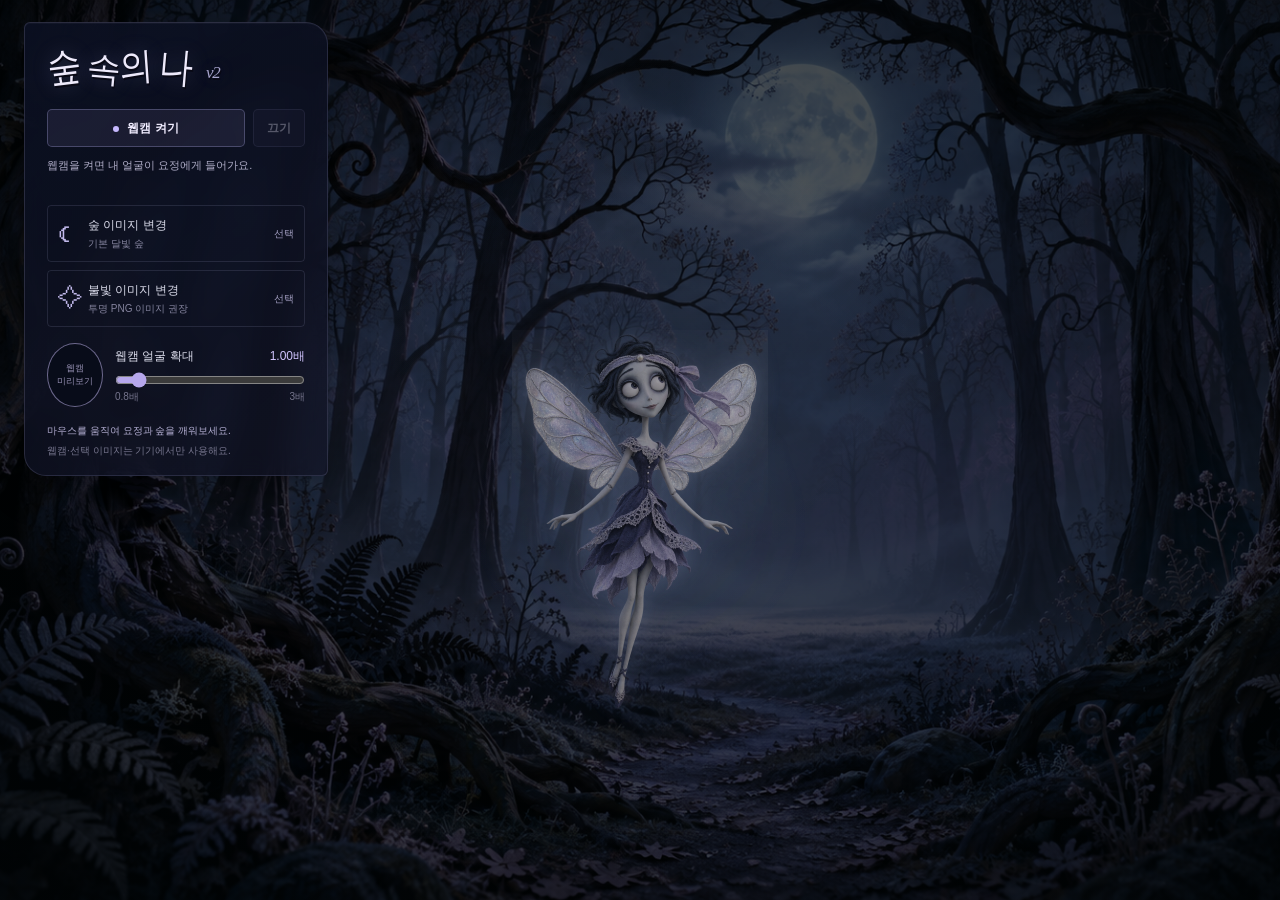
==== practice-01/index.html @ 3ea8d635 "숲과 요정 실습 코드 및 이미지 추가" ====
<!doctype html>
<html lang="ko">
<head>
  <meta charset="utf-8">
  <meta name="viewport" content="width=device-width, initial-scale=1">
  <meta name="theme-color" content="#02090b">
  <meta name="description" content="움직임으로 깨어나고 고요 속으로 잠드는 신비로운 숲">
  <title>숲 속의 나 v2 · 달빛 요정</title>
  <link rel="icon" href="data:,">
  <link rel="stylesheet" href="style.css">
  <script src="webcam.js" defer></script>
  <script src="script.js" defer></script>
</head>
<body>
  <main class="forest" id="forest" data-state="resting" aria-labelledby="title">
    <p class="sr-only">마우스를 움직이면 숲이 밝아지고 날개와 머리띠가 있는 요정이 따라옵니다. 작은 흰 별빛과 반짝이가 흩날립니다. 2초 동안 움직이지 않으면 다시 어두워집니다.</p>
    <div class="landscape" aria-hidden="true"></div>
    <div class="moonlight" aria-hidden="true"></div>
    <div class="vignette" aria-hidden="true"></div>
    <div class="fairy" id="fairy" aria-hidden="true">
      <div class="puppet">
        <img src="fairy.png" width="1024" height="1536" alt="" draggable="false">
        <canvas id="face" width="280" height="300" hidden></canvas>
      </div>
    </div>
    <canvas id="trails" aria-hidden="true"></canvas>
  </main>
  <aside class="control-panel" aria-label="숲과 요정 설정">
    <h1 id="title" class="gothic-title" aria-label="숲 속의 나 v2"><span>숲</span> <span>속</span><span>의</span> <span>나</span> <small>v2</small></h1>
    <div class="camera-buttons">
      <button id="camera-on" type="button"><span class="camera-dot" aria-hidden="true"></span>웹캠 켜기</button>
      <button id="camera-off" type="button" disabled>끄기</button>
    </div>
    <p class="camera-status" id="camera-status" role="status">웹캠을 켜면 내 얼굴이 요정에게 들어가요.</p>
    <div class="file-pickers">
      <label class="file-picker">
        <span class="picker-symbol" aria-hidden="true">☾</span>
        <span><strong>숲 이미지 변경</strong><small id="forest-file-name">기본 달빛 숲</small></span>
        <span class="picker-action">선택</span>
        <input id="forest-file" type="file" accept="image/*" aria-label="숲 이미지 파일 선택">
      </label>
      <label class="file-picker">
        <span class="picker-symbol" aria-hidden="true">✧</span>
        <span><strong>불빛 이미지 변경</strong><small id="light-file-name">투명 PNG 이미지 권장</small></span>
        <span class="picker-action">선택</span>
        <input id="light-file" type="file" accept="image/*" aria-label="불빛 이미지 파일 선택">
      </label>
    </div>
    <div class="face-zoom-row">
      <div class="face-preview-wrap">
        <canvas id="face-preview" width="140" height="150" aria-label="캐릭터에 들어가는 웹캠 얼굴 미리보기"></canvas>
        <span id="preview-placeholder">웹캠<br>미리보기</span>
      </div>
      <div class="zoom-controls">
        <div class="zoom-label"><label for="face-zoom">웹캠 얼굴 확대</label><output id="zoom-value" for="face-zoom">1.00배</output></div>
        <input id="face-zoom" type="range" min="0.8" max="3" step="0.05" value="1" aria-valuetext="1.00배">
        <div class="zoom-limits" aria-hidden="true"><span>0.8배</span><span>3배</span></div>
      </div>
    </div>
    <p id="asset-status" class="asset-status" role="status">마우스를 움직여 요정과 숲을 깨워보세요.</p>
    <p class="privacy-note">웹캠·선택 이미지는 기기에서만 사용해요.</p>
  </aside>
  <video id="camera-video" autoplay muted playsinline hidden></video>
</body>
</html>
---- practice-01/style.css ----
:root {
  color-scheme: dark;
  background: #02090b;
}

* { box-sizing: border-box; }

html, body {
  width: 100%;
  height: 100%;
  margin: 0;
  overflow: hidden;
}

.forest {
  position: relative;
  width: 100%;
  height: 100%;
  height: 100dvh;
  overflow: hidden;
  background: #02090b;
  touch-action: none;
}

.landscape, .moonlight, .vignette, #trails {
  position: absolute;
  inset: 0;
  pointer-events: none;
}

.landscape {
  background: #0a1429 url("forest-moonlit.png") center / cover no-repeat;
  filter: brightness(.38) saturate(.8);
  transition: filter 1.8s ease-in-out;
}

.forest[data-state="awake"] .landscape {
  filter: brightness(1.08) saturate(1.05);
}

.moonlight {
  background: radial-gradient(ellipse at 53% 34%, #b5eee60c, transparent 55%);
  opacity: .1;
  transition: opacity 1.8s ease-in-out;
}

.forest[data-state="awake"] .moonlight { opacity: 1; }

.vignette {
  background: radial-gradient(ellipse at 51% 44%, transparent 20%, #01080b55 74%, #010507bf 110%);
}

#trails {
  display: block;
  width: 100%;
  height: 100%;
}

.fairy {
  position: absolute;
  top: 0;
  left: 0;
  width: clamp(180px, 20vw, 260px);
  aspect-ratio: 2 / 3;
  pointer-events: none;
  will-change: transform;
  opacity: .75;
  filter: brightness(.8) drop-shadow(0 0 12px #bdcfff40);
  transition: opacity 1.8s ease-in-out, filter 1.8s ease-in-out;
}

.fairy::before {
  content: "";
  position: absolute;
  inset: 6% -25%;
  background: radial-gradient(ellipse, #b6cfff16, transparent 65%);
}

.puppet {
  position: relative;
  width: 100%;
  height: 100%;
  animation: hover 3s ease-in-out infinite;
}

.fairy img {
  display: block;
  width: 100%;
  height: 100%;
  object-fit: contain;
  user-select: none;
}

#face {
  position: absolute;
  left: 37.9%;
  top: 10.1%;
  width: 27.1%;
  height: 18.2%;
  transform: rotate(-13deg);
  border-radius: 48% 47% 46% 48%;
  mask-image: radial-gradient(ellipse 50% 50%, #000 78%, transparent 100%);
  filter: saturate(.65) contrast(1.02);
}

.control-panel {
  position: fixed;
  z-index: 5;
  top: 22px;
  left: 24px;
  width: 304px;
  padding: 22px 22px 17px;
  border: 1px solid #b5b4e12b;
  border-radius: 6px 22px 6px 22px;
  background: linear-gradient(145deg, #0b1022e8, #111324b8);
  box-shadow: 0 12px 42px #0004, inset 0 1px #e0ddff09;
  backdrop-filter: blur(14px);
  color: #dcddec;
  font: 12px/1.5 "Segoe UI", "Malgun Gothic", sans-serif;
}

.gothic-title {
  margin: 0 0 20px;
  color: #eeeafb;
  font: 34px/1.3 "Gungsuh", "Batang", serif;
  letter-spacing: -.04em;
  text-shadow: 1px 2px #090915, 0 0 20px #c4c2ff40;
  white-space: nowrap;
}

.gothic-title span { display: inline-block; }
.gothic-title span:nth-child(1) { transform: rotate(-7deg) scaleY(1.16); }
.gothic-title span:nth-child(2) { transform: rotate(5deg) translateY(2px); }
.gothic-title span:nth-child(3) { transform: rotate(-4deg) scaleY(1.1); }
.gothic-title span:nth-child(4) { transform: rotate(5deg) scaleY(1.2); }
.gothic-title small { margin-left: 7px; color: #a8a5cd; font-size: 17px; font-style: italic; }

.camera-buttons { display: flex; gap: 8px; }
.camera-buttons button {
  padding: 9px 13px;
  border: 1px solid #c2bbff45;
  border-radius: 5px;
  background: #c7b9ff16;
  color: #f0ecff;
  font: inherit;
  font-weight: 600;
  cursor: pointer;
}
.camera-buttons button:first-child { flex: 1; }
.camera-buttons button:hover:not(:disabled) { background: #c7b9ff30; }
.camera-buttons button:disabled { opacity: .32; cursor: default; }
.camera-dot { display: inline-block; width: 6px; height: 6px; margin-right: 8px; border-radius: 50%; background: #c7b9ff; }
.camera-status { min-height: 35px; margin: 10px 0 13px; color: #b0aec8; font-size: 11px; }
.file-pickers { display: grid; gap: 8px; }
.file-picker {
  position: relative;
  display: grid;
  grid-template-columns: 22px minmax(0, 1fr) auto;
  align-items: center;
  gap: 8px;
  padding: 10px;
  border: 1px solid #b5b4e123;
  border-radius: 4px;
  cursor: pointer;
}
.file-picker:hover { background: #c7b9ff0d; border-color: #b5b4e150; }
.picker-symbol { color: #c1b9eb; font: 25px/1 Georgia, serif; }
.file-picker strong { display: block; font-size: 12px; font-weight: 500; }
.file-picker small { display: block; margin-top: 2px; overflow: hidden; color: #85849e; font-size: 10px; white-space: nowrap; text-overflow: ellipsis; }
.picker-action { color: #a4a0c3; font-size: 10px; }
.file-picker input { position: absolute; inset: 0; width: 100%; height: 100%; opacity: 0; cursor: pointer; }
.face-zoom-row { display: flex; align-items: center; gap: 12px; margin-top: 16px; }
.face-preview-wrap { position: relative; flex: 0 0 56px; width: 56px; height: 64px; overflow: hidden; border-radius: 50%; border: 1px solid #c8bcf585; background: #080c19; }
#face-preview { display: block; width: 100%; height: 100%; }
#preview-placeholder { position: absolute; inset: 0; display: grid; align-content: center; text-align: center; color: #9690b3; font-size: 9px; line-height: 1.5; pointer-events: none; }
#preview-placeholder[hidden] { display: none; }
.zoom-controls { flex: 1; min-width: 0; }
.zoom-label { display: flex; justify-content: space-between; margin-top: 0; }
#zoom-value { color: #d1c5ff; font-variant-numeric: tabular-nums; }
#face-zoom { display: block; width: 100%; height: 18px; margin: 6px 0 0; accent-color: #b6a7ec; cursor: pointer; }
.zoom-limits { display: flex; justify-content: space-between; color: #77768e; font-size: 10px; }
.asset-status { min-height: 15px; margin: 16px 0 5px; color: #b5b0d4; font-size: 10px; }
.privacy-note { margin: 0; color: #77768e; font-size: 10px; }
button:focus-visible, input:focus-visible { outline: 2px solid #dbd0ff; outline-offset: 3px; }
.file-picker:focus-within { outline: 2px solid #dbd0ff; outline-offset: 2px; }

@media (max-width: 600px) {
  .control-panel { top: 12px; left: 12px; width: 262px; padding: 16px; }
  .gothic-title { font-size: 29px; margin-bottom: 13px; }
  .camera-status { min-height: 18px; }
  .file-picker { padding: 7px 9px; }
  .face-zoom-row { margin-top: 12px; }
  .asset-status { margin-top: 10px; }
}

.forest[data-state="awake"] .fairy {
  opacity: 1;
  filter: brightness(1.1) drop-shadow(0 0 15px #c7d9ff55);
}

@keyframes hover {
  0%, 100% { transform: translateY(-4px) rotate(-1deg); }
  50% { transform: translateY(4px) rotate(1deg); }
}

.sr-only {
  position: absolute;
  width: 1px;
  height: 1px;
  padding: 0;
  margin: -1px;
  overflow: hidden;
  clip-path: inset(50%);
  white-space: nowrap;
}

@media (prefers-reduced-motion: reduce) {
  .landscape, .moonlight, .fairy { transition-duration: .4s; }
  .puppet { animation: none; }
}
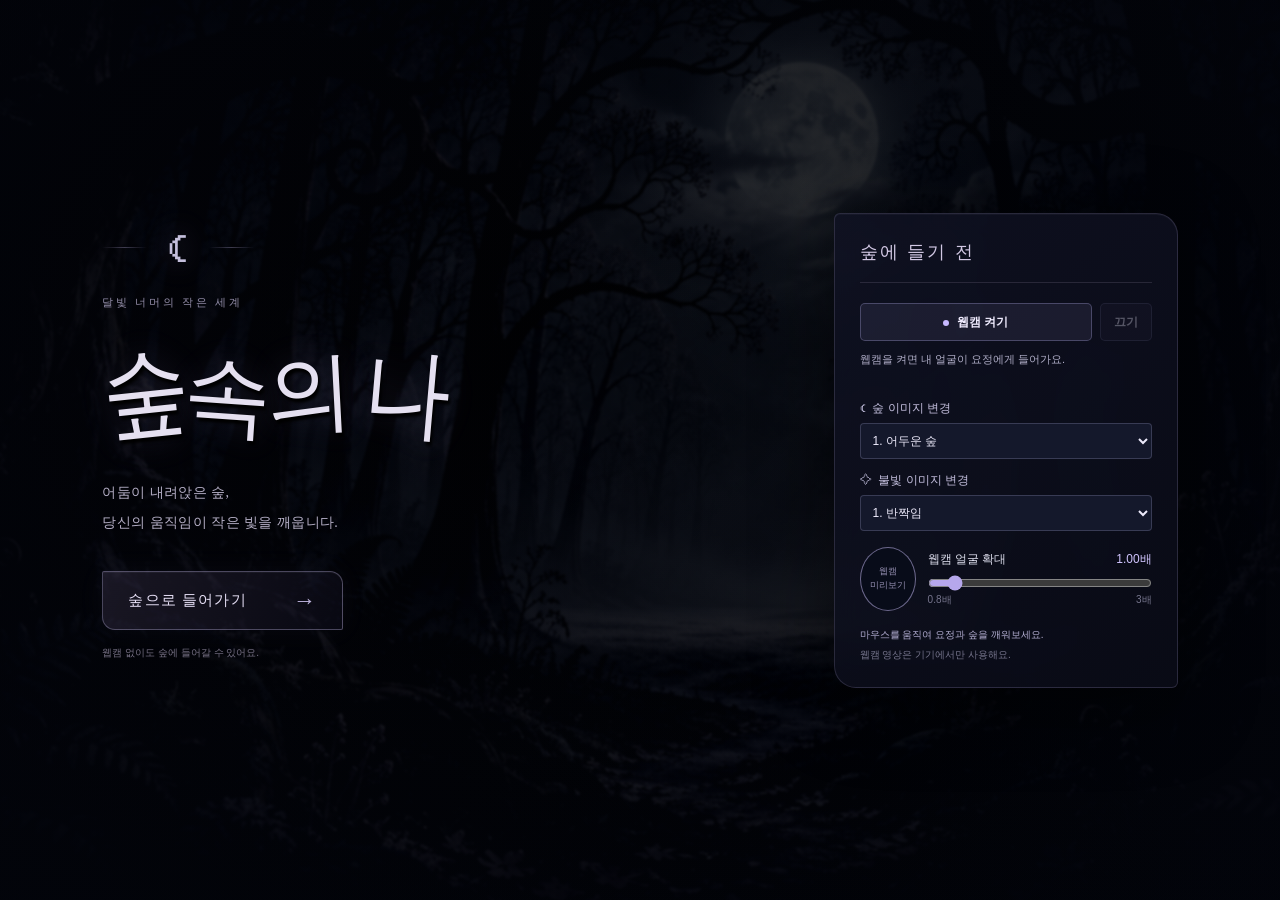
==== commit e7c245e5: "시작 화면과 요정 효과 및 로컬 서버 유지 기능 반영" ====
--- a/practice-01/index.html
+++ b/practice-01/index.html
@@ -11,39 +11,56 @@
   <script src="webcam.js" defer></script>
   <script src="script.js" defer></script>
 </head>
-<body>
-  <main class="forest" id="forest" data-state="resting" aria-labelledby="title">
+<body data-view="intro">
+  <main class="forest" id="forest" data-state="resting" data-background="moonlit" aria-labelledby="title" tabindex="-1">
     <p class="sr-only">마우스를 움직이면 숲이 밝아지고 날개와 머리띠가 있는 요정이 따라옵니다. 작은 흰 별빛과 반짝이가 흩날립니다. 2초 동안 움직이지 않으면 다시 어두워집니다.</p>
     <div class="landscape" aria-hidden="true"></div>
     <div class="moonlight" aria-hidden="true"></div>
     <div class="vignette" aria-hidden="true"></div>
-    <div class="fairy" id="fairy" aria-hidden="true">
-      <div class="puppet">
-        <img src="fairy.png" width="1024" height="1536" alt="" draggable="false">
-        <canvas id="face" width="280" height="300" hidden></canvas>
+    <div class="fairy" id="fairy" data-facing="right" aria-hidden="true">
+      <div class="fairy-facing">
+        <div class="puppet">
+          <img src="fairy-storybook-clean.png" width="1024" height="1536" alt="" draggable="false">
+          <canvas id="face" width="280" height="300" hidden></canvas>
+        </div>
       </div>
     </div>
     <canvas id="trails" aria-hidden="true"></canvas>
   </main>
+  <section class="intro-screen" id="intro-screen" aria-labelledby="intro-title">
+    <div class="intro-copy">
+      <div class="intro-ornament" aria-hidden="true">☾</div>
+      <p class="intro-eyebrow">달빛 너머의 작은 세계</p>
+      <h1 class="intro-title" id="intro-title" aria-label="숲속의 나"><span>숲</span><span>속</span><span>의</span> <span>나</span></h1>
+      <p class="intro-description">어둠이 내려앉은 숲,<br>당신의 움직임이 작은 빛을 깨웁니다.</p>
+      <button class="enter-button" id="enter-forest" type="button">숲으로 들어가기 <span aria-hidden="true">→</span></button>
+      <p class="intro-hint">웹캠 없이도 숲에 들어갈 수 있어요.</p>
+    </div>
+    <div class="intro-settings">
   <aside class="control-panel" aria-label="숲과 요정 설정">
+    <p class="intro-settings-title">숲에 들기 전</p>
     <h1 id="title" class="gothic-title" aria-label="숲 속의 나 v2"><span>숲</span> <span>속</span><span>의</span> <span>나</span> <small>v2</small></h1>
     <div class="camera-buttons">
       <button id="camera-on" type="button"><span class="camera-dot" aria-hidden="true"></span>웹캠 켜기</button>
       <button id="camera-off" type="button" disabled>끄기</button>
     </div>
     <p class="camera-status" id="camera-status" role="status">웹캠을 켜면 내 얼굴이 요정에게 들어가요.</p>
-    <div class="file-pickers">
-      <label class="file-picker">
-        <span class="picker-symbol" aria-hidden="true">☾</span>
-        <span><strong>숲 이미지 변경</strong><small id="forest-file-name">기본 달빛 숲</small></span>
-        <span class="picker-action">선택</span>
-        <input id="forest-file" type="file" accept="image/*" aria-label="숲 이미지 파일 선택">
+    <div class="preset-pickers">
+      <label class="preset-picker" for="forest-preset">
+        <span>☾ &nbsp;숲 이미지 변경</span>
+        <select id="forest-preset">
+          <option value="moonlit">1. 어두운 숲</option>
+          <option value="webs">2. 거미줄의 숲</option>
+          <option value="graveyard">3. 공동묘지 숲</option>
+        </select>
       </label>
-      <label class="file-picker">
-        <span class="picker-symbol" aria-hidden="true">✧</span>
-        <span><strong>불빛 이미지 변경</strong><small id="light-file-name">투명 PNG 이미지 권장</small></span>
-        <span class="picker-action">선택</span>
-        <input id="light-file" type="file" accept="image/*" aria-label="불빛 이미지 파일 선택">
+      <label class="preset-picker" for="light-preset">
+        <span>✧ &nbsp;불빛 이미지 변경</span>
+        <select id="light-preset">
+          <option value="sparkle">1. 반짝임</option>
+          <option value="crow">2. 새끼 까마귀</option>
+          <option value="leaf">3. 낙엽</option>
+        </select>
       </label>
     </div>
     <div class="face-zoom-row">
@@ -58,8 +75,10 @@
       </div>
     </div>
     <p id="asset-status" class="asset-status" role="status">마우스를 움직여 요정과 숲을 깨워보세요.</p>
-    <p class="privacy-note">웹캠·선택 이미지는 기기에서만 사용해요.</p>
+    <p class="privacy-note">웹캠 영상은 기기에서만 사용해요.</p>
   </aside>
+    </div>
+  </section>
   <video id="camera-video" autoplay muted playsinline hidden></video>
 </body>
 </html>
--- a/practice-01/style.css
+++ b/practice-01/style.css
@@ -1,6 +1,7 @@
 :root {
   color-scheme: dark;
   background: #02090b;
+  --moonlit-forest: url("forest-moonlit.png");
 }
 
 * { box-sizing: border-box; }
@@ -20,7 +21,10 @@
   overflow: hidden;
   background: #02090b;
   touch-action: none;
-}
+  transition: opacity .8s ease;
+}
+
+body[data-view="intro"] .forest { opacity: 0; visibility: hidden; }
 
 .landscape, .moonlight, .vignette, #trails {
   position: absolute;
@@ -29,7 +33,7 @@
 }
 
 .landscape {
-  background: #0a1429 url("forest-moonlit.png") center / cover no-repeat;
+  background: #0a1429 var(--moonlit-forest) center / cover no-repeat;
   filter: brightness(.38) saturate(.8);
   transition: filter 1.8s ease-in-out;
 }
@@ -37,6 +41,9 @@
 .forest[data-state="awake"] .landscape {
   filter: brightness(1.08) saturate(1.05);
 }
+
+.forest[data-background="webs"] .landscape { background-image: url("forest-webs.png"); }
+.forest[data-background="graveyard"] .landscape { background-image: url("forest-graveyard.png"); }
 
 .moonlight {
   background: radial-gradient(ellipse at 53% 34%, #b5eee60c, transparent 55%);
@@ -60,7 +67,7 @@
   position: absolute;
   top: 0;
   left: 0;
-  width: clamp(180px, 20vw, 260px);
+  width: clamp(144px, 16vw, 208px);
   aspect-ratio: 2 / 3;
   pointer-events: none;
   will-change: transform;
@@ -82,6 +89,9 @@
   height: 100%;
   animation: hover 3s ease-in-out infinite;
 }
+
+.fairy-facing { width: 100%; height: 100%; }
+.fairy[data-facing="left"] .fairy-facing { transform: scaleX(-1); }
 
 .fairy img {
   display: block;
@@ -151,24 +161,19 @@
 .camera-buttons button:disabled { opacity: .32; cursor: default; }
 .camera-dot { display: inline-block; width: 6px; height: 6px; margin-right: 8px; border-radius: 50%; background: #c7b9ff; }
 .camera-status { min-height: 35px; margin: 10px 0 13px; color: #b0aec8; font-size: 11px; }
-.file-pickers { display: grid; gap: 8px; }
-.file-picker {
-  position: relative;
-  display: grid;
-  grid-template-columns: 22px minmax(0, 1fr) auto;
-  align-items: center;
-  gap: 8px;
-  padding: 10px;
-  border: 1px solid #b5b4e123;
+.preset-pickers { display: grid; gap: 12px; }
+.preset-picker { display: grid; gap: 6px; color: #c5c0df; }
+.preset-picker select {
+  width: 100%;
+  padding: 9px 8px;
+  border: 1px solid #b5b4e138;
   border-radius: 4px;
+  background: #14182b;
+  color: #ece9fa;
+  font: inherit;
   cursor: pointer;
 }
-.file-picker:hover { background: #c7b9ff0d; border-color: #b5b4e150; }
-.picker-symbol { color: #c1b9eb; font: 25px/1 Georgia, serif; }
-.file-picker strong { display: block; font-size: 12px; font-weight: 500; }
-.file-picker small { display: block; margin-top: 2px; overflow: hidden; color: #85849e; font-size: 10px; white-space: nowrap; text-overflow: ellipsis; }
-.picker-action { color: #a4a0c3; font-size: 10px; }
-.file-picker input { position: absolute; inset: 0; width: 100%; height: 100%; opacity: 0; cursor: pointer; }
+.preset-picker select:hover { border-color: #b5b4e180; }
 .face-zoom-row { display: flex; align-items: center; gap: 12px; margin-top: 16px; }
 .face-preview-wrap { position: relative; flex: 0 0 56px; width: 56px; height: 64px; overflow: hidden; border-radius: 50%; border: 1px solid #c8bcf585; background: #080c19; }
 #face-preview { display: block; width: 100%; height: 100%; }
@@ -181,14 +186,76 @@
 .zoom-limits { display: flex; justify-content: space-between; color: #77768e; font-size: 10px; }
 .asset-status { min-height: 15px; margin: 16px 0 5px; color: #b5b0d4; font-size: 10px; }
 .privacy-note { margin: 0; color: #77768e; font-size: 10px; }
-button:focus-visible, input:focus-visible { outline: 2px solid #dbd0ff; outline-offset: 3px; }
-.file-picker:focus-within { outline: 2px solid #dbd0ff; outline-offset: 2px; }
+.intro-settings-title { display: none; }
+button:focus-visible, input:focus-visible, select:focus-visible { outline: 2px solid #dbd0ff; outline-offset: 3px; }
+
+.intro-screen {
+  position: fixed;
+  z-index: 8;
+  inset: 0;
+  display: grid;
+  grid-template-columns: minmax(0, 1fr) 344px;
+  align-items: center;
+  gap: clamp(32px, 6vw, 96px);
+  padding: 48px clamp(32px, 8vw, 128px);
+  overflow-y: auto;
+  isolation: isolate;
+  background: #03060d;
+  color: #dfdced;
+}
+.intro-screen[hidden] { display: none; }
+.intro-screen::before {
+  content: "";
+  position: fixed;
+  z-index: -2;
+  inset: -2px;
+  background: #03060d var(--moonlit-forest) center / cover no-repeat;
+  filter: brightness(.29) saturate(.3) contrast(1.2) blur(1px);
+}
+.intro-screen::after {
+  content: "";
+  position: fixed;
+  z-index: -1;
+  inset: 0;
+  background: linear-gradient(90deg, #03050d65, #05081510 65%, #03050d65), radial-gradient(ellipse at 45% 40%, transparent 5%, #02040bc9 95%);
+  pointer-events: none;
+}
+.intro-copy { max-width: 590px; padding-bottom: 12px; }
+.intro-ornament { display: flex; align-items: center; gap: 20px; color: #c4bfdc; font: 43px/1 Georgia, serif; text-shadow: 0 0 30px #bab2fc60; }
+.intro-ornament::before, .intro-ornament::after { content: ""; width: 45px; height: 1px; background: linear-gradient(90deg, transparent, #a79dc95c, transparent); }
+.intro-eyebrow { margin: 24px 0 17px; color: #9690ac; font: 11px/1.8 "Malgun Gothic", sans-serif; letter-spacing: .24em; }
+.intro-title { margin: 0; white-space: nowrap; color: #e5e0f0; font: clamp(58px, 6.8vw, 94px)/1.45 "Gungsuh", "Batang", serif; letter-spacing: -.06em; text-shadow: 2px 4px 3px #000, 0 0 34px #c7b7ff30; }
+.intro-title span { display: inline-block; }
+.intro-title span:nth-child(1) { transform: rotate(-6deg) scaleY(1.12); }
+.intro-title span:nth-child(2) { transform: rotate(4deg) translateY(4px); }
+.intro-title span:nth-child(3) { transform: rotate(-3deg); }
+.intro-title span:nth-child(4) { transform: rotate(5deg) scaleY(1.12); }
+.intro-description { margin: 22px 0 34px; color: #b4aec5; font: 14px/2.1 "Batang", serif; letter-spacing: .03em; }
+.enter-button { display: inline-flex; align-items: center; gap: 46px; padding: 17px 25px; border: 1px solid #a9a0c866; border-radius: 2px 13px 2px 13px; background: linear-gradient(110deg, #61537740, #1c1a3245); box-shadow: 0 0 30px #b1a1f00c, inset 0 1px #ffffff0b; color: #e6dff5; font: 15px/1.4 "Batang", serif; letter-spacing: .08em; cursor: pointer; transition: background .25s, box-shadow .25s; }
+.enter-button:hover { background: #83709e40; box-shadow: 0 0 28px #b1a1f025; }
+.enter-button span { color: #bcb1db; font: 23px/1 Georgia, serif; }
+.intro-hint { margin: 14px 0 0; color: #777185; font: 10px/1.8 "Malgun Gothic", sans-serif; }
+.intro-screen .control-panel { position: relative; inset: auto; width: 100%; padding: 25px; background: linear-gradient(145deg, #101223d9, #0b0d19ce); border-color: #b1a4d530; box-shadow: 0 16px 80px #0007, inset 0 1px #e0ddff09; }
+.intro-screen .gothic-title { display: none; }
+.intro-screen .intro-settings-title { display: block; margin: 0 0 20px; padding-bottom: 16px; border-bottom: 1px solid #a49bb72e; color: #d2c8e4; font: 18px/1.5 "Batang", serif; letter-spacing: .13em; }
+
+@media (max-width: 800px) {
+  .intro-screen { grid-template-columns: minmax(0, 1fr); gap: 34px; align-items: start; padding: 35px 24px; }
+  .intro-copy { max-width: none; text-align: center; }
+  .intro-ornament { justify-content: center; font-size: 33px; }
+  .intro-eyebrow { margin-top: 15px; }
+  .intro-title { font-size: clamp(48px, 10vw, 76px); }
+  .intro-description { margin: 10px 0 22px; font-size: 12px; }
+  .intro-settings { width: min(100%, 344px); margin: 0 auto; }
+}
+@media (max-height: 620px) and (min-width: 801px) {
+  .intro-screen { align-items: start; padding-top: 24px; padding-bottom: 24px; }
+}
 
 @media (max-width: 600px) {
   .control-panel { top: 12px; left: 12px; width: 262px; padding: 16px; }
   .gothic-title { font-size: 29px; margin-bottom: 13px; }
   .camera-status { min-height: 18px; }
-  .file-picker { padding: 7px 9px; }
   .face-zoom-row { margin-top: 12px; }
   .asset-status { margin-top: 10px; }
 }
@@ -215,6 +282,6 @@
 }
 
 @media (prefers-reduced-motion: reduce) {
-  .landscape, .moonlight, .fairy { transition-duration: .4s; }
+  .landscape, .moonlight, .fairy, .forest { transition-duration: .4s; }
   .puppet { animation: none; }
 }
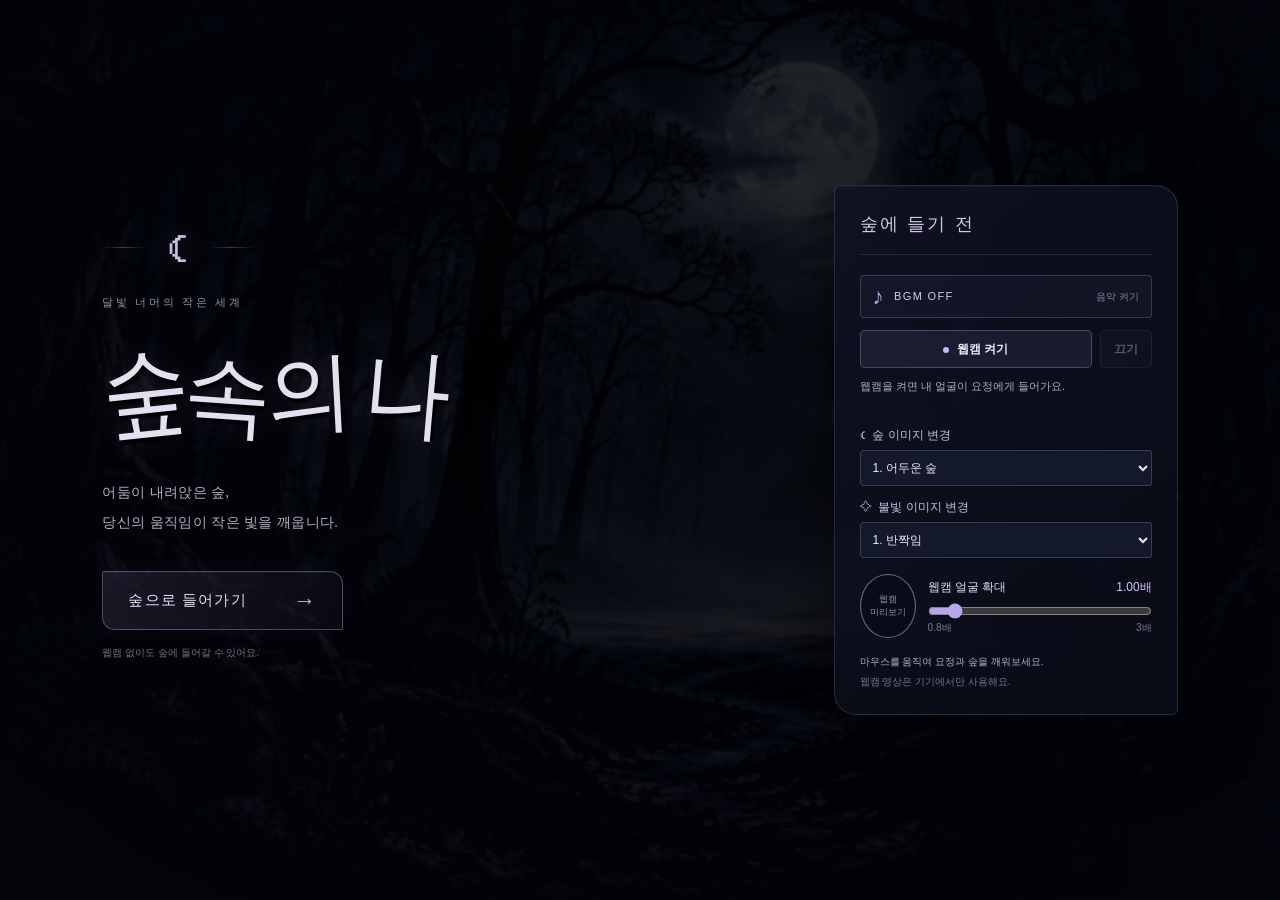
==== commit 702f6006: "숲 입장·퇴장과 BGM 및 이동 효과 추가" ====
--- a/practice-01/index.html
+++ b/practice-01/index.html
@@ -8,13 +8,14 @@
   <title>숲 속의 나 v2 · 달빛 요정</title>
   <link rel="icon" href="data:,">
   <link rel="stylesheet" href="style.css">
+  <script src="audio.js" defer></script>
   <script src="webcam.js" defer></script>
   <script src="script.js" defer></script>
 </head>
 <body data-view="intro">
   <main class="forest" id="forest" data-state="resting" data-background="moonlit" aria-labelledby="title" tabindex="-1">
     <p class="sr-only">마우스를 움직이면 숲이 밝아지고 날개와 머리띠가 있는 요정이 따라옵니다. 작은 흰 별빛과 반짝이가 흩날립니다. 2초 동안 움직이지 않으면 다시 어두워집니다.</p>
-    <div class="landscape" aria-hidden="true"></div>
+    <div class="landscape" aria-hidden="true"><div class="forest-depth" id="forest-depth"><div class="depth-plane" id="depth-a"></div><div class="depth-plane" id="depth-b"></div></div></div>
     <div class="moonlight" aria-hidden="true"></div>
     <div class="vignette" aria-hidden="true"></div>
     <div class="fairy" id="fairy" data-facing="right" aria-hidden="true">
@@ -40,6 +41,7 @@
   <aside class="control-panel" aria-label="숲과 요정 설정">
     <p class="intro-settings-title">숲에 들기 전</p>
     <h1 id="title" class="gothic-title" aria-label="숲 속의 나 v2"><span>숲</span> <span>속</span><span>의</span> <span>나</span> <small>v2</small></h1>
+    <button class="bgm-button" id="bgm-toggle" type="button" aria-pressed="false"><span aria-hidden="true">♪</span><strong id="bgm-label">BGM OFF</strong><span id="bgm-action">음악 켜기</span></button>
     <div class="camera-buttons">
       <button id="camera-on" type="button"><span class="camera-dot" aria-hidden="true"></span>웹캠 켜기</button>
       <button id="camera-off" type="button" disabled>끄기</button>
@@ -75,10 +77,12 @@
       </div>
     </div>
     <p id="asset-status" class="asset-status" role="status">마우스를 움직여 요정과 숲을 깨워보세요.</p>
+    <button class="leave-button" id="leave-forest" type="button"><span aria-hidden="true">←</span> 숲에서 나가기</button>
     <p class="privacy-note">웹캠 영상은 기기에서만 사용해요.</p>
   </aside>
     </div>
   </section>
   <video id="camera-video" autoplay muted playsinline hidden></video>
+  <audio id="forest-bgm" src="forest-bgm.wav" loop preload="none"></audio>
 </body>
 </html>
--- a/practice-01/style.css
+++ b/practice-01/style.css
@@ -37,6 +37,10 @@
   filter: brightness(.38) saturate(.8);
   transition: filter 1.8s ease-in-out;
 }
+
+.forest-depth, .depth-plane { position: absolute; inset: 0; background: inherit; pointer-events: none; }
+.forest-depth { opacity: 0; overflow: hidden; }
+.depth-plane { transform-origin: 50% 43%; will-change: transform, opacity; }
 
 .forest[data-state="awake"] .landscape {
   filter: brightness(1.08) saturate(1.05);
@@ -146,6 +150,16 @@
 .gothic-title small { margin-left: 7px; color: #a8a5cd; font-size: 17px; font-style: italic; }
 
 .camera-buttons { display: flex; gap: 8px; }
+.bgm-button { display: flex; align-items: center; gap: 10px; width: 100%; margin: 0 0 12px; padding: 9px 12px; border: 1px solid #b3a0e040; border-radius: 4px; background: #b7a0ff0b; color: #d4cce7; font: inherit; cursor: pointer; }
+.bgm-button > span:first-child { font: 23px/1 Georgia, serif; color: #b4a2df; }
+.bgm-button strong { font-size: 11px; font-weight: 500; letter-spacing: .12em; }
+#bgm-action { margin-left: auto; font-size: 10px; color: #8c829f; }
+.bgm-button[aria-pressed="true"] { background: #ad8fe526; border-color: #c2a5ef80; box-shadow: 0 0 18px #ba91ef12; }
+.bgm-button:hover { border-color: #c2a5ef90; }
+.leave-button { width: 100%; margin: 9px 0 12px; padding: 10px; border: 1px solid #a99ac04a; border-radius: 4px; background: #91809b0b; color: #c7bfd5; font: inherit; cursor: pointer; }
+.leave-button:hover { background: #b9a0d41c; }
+.leave-button span { margin-right: 8px; }
+body[data-view="intro"] .leave-button { display: none; }
 .camera-buttons button {
   padding: 9px 13px;
   border: 1px solid #c2bbff45;
@@ -260,6 +274,8 @@
   .asset-status { margin-top: 10px; }
 }
 
+body[data-view="forest"] .control-panel { max-height: calc(100dvh - 32px); overflow-y: auto; scrollbar-width: thin; }
+
 .forest[data-state="awake"] .fairy {
   opacity: 1;
   filter: brightness(1.1) drop-shadow(0 0 15px #c7d9ff55);
